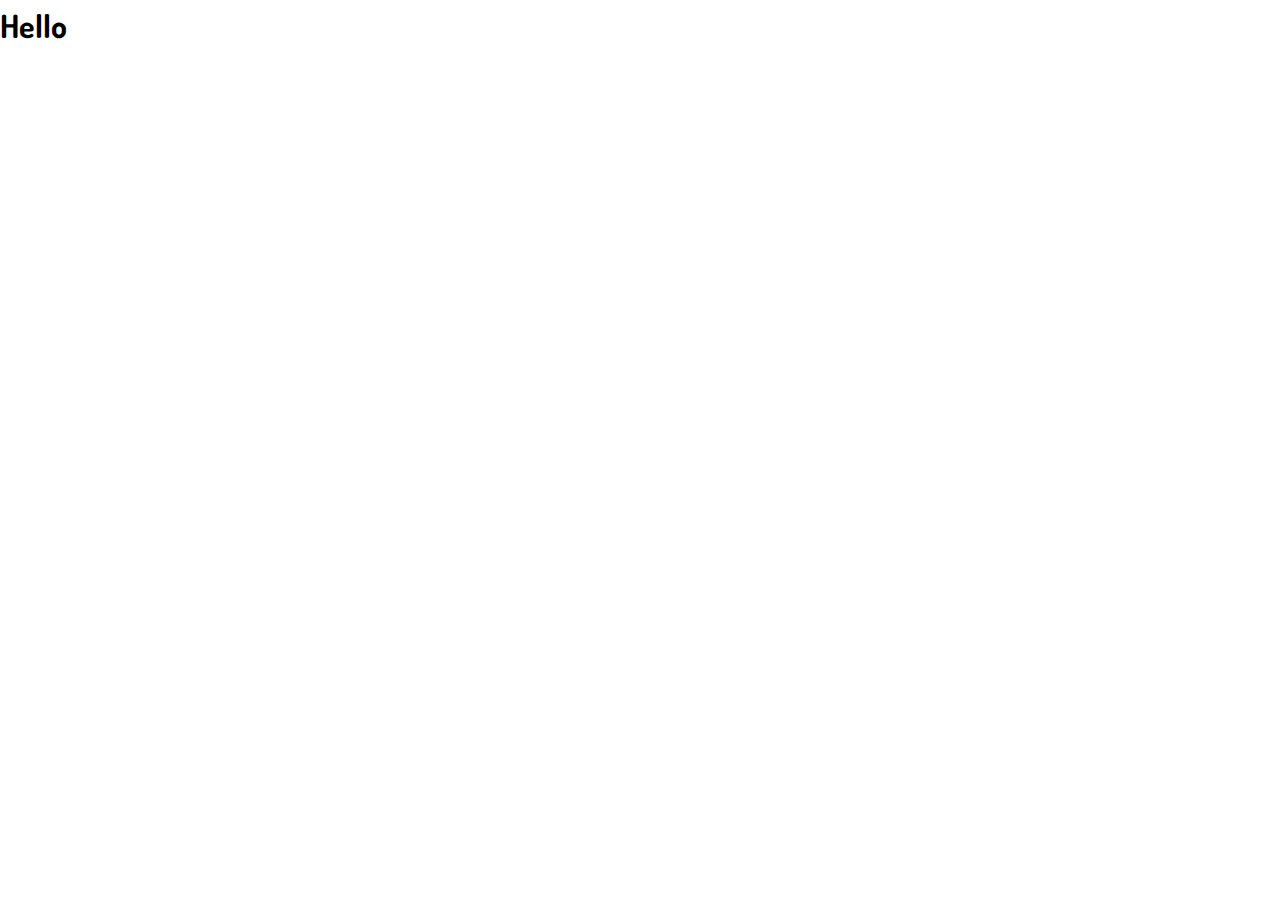
==== index.html @ 94a502d6 "another commit" ====
<!DOCTYPE html>
<html lang="en">
<head>
    <meta charset="UTF-8">
    <meta http-equiv="X-UA-Compatible" content="IE=edge">
    <meta name="viewport" content="width=device-width, initial-scale=1.0">
    <link rel="stylesheet" href="https://fonts.googleapis.com/css2?family=Dosis">
    <link rel="stylesheet" href="css/main.css">
     <link rel="stylesheet" href="https://cdnjs.cloudflare.com/ajax/libs/font-awesome/6.0.0-beta3/css/all.min.css">
    <title>Taiwo Oluwaseyi | Web Developer & Photographer</title>
</head>
<body>
    <h1>Hello</h1>
</body>
</html>
---- css/main.css ----
* {
  margin: 0;
  padding: 0;
}

body {
  font-family: 'Dosis', sans-serif;
  line-height: 1.6;
  background: #ffff;
}

a {
  text-decoration: none;
  color: #333;
}
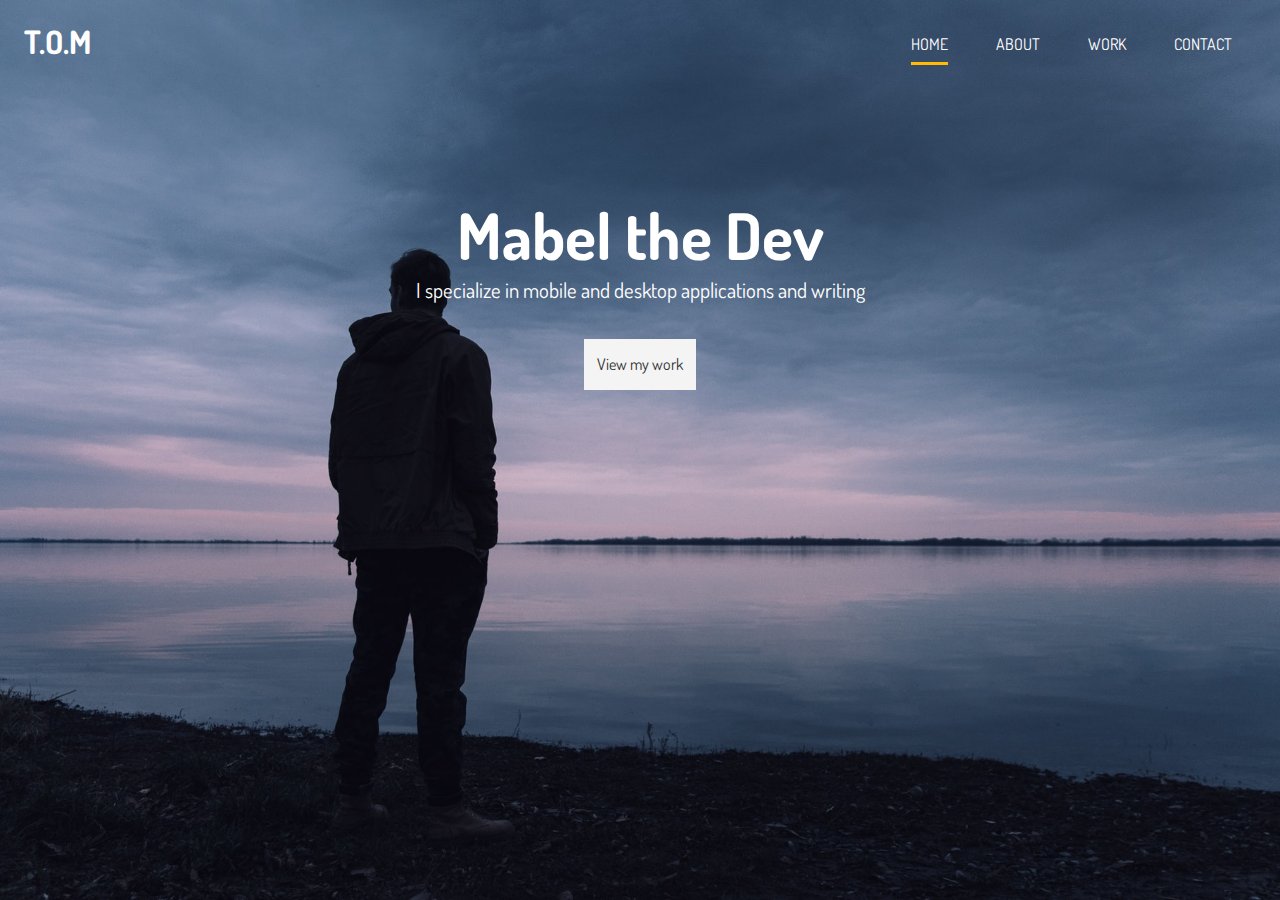
==== commit 2d1ba161: "starting to make sense" ====
--- a/index.html
+++ b/index.html
@@ -1,15 +1,50 @@
 <!DOCTYPE html>
 <html lang="en">
-<head>
-    <meta charset="UTF-8">
-    <meta http-equiv="X-UA-Compatible" content="IE=edge">
-    <meta name="viewport" content="width=device-width, initial-scale=1.0">
-    <link rel="stylesheet" href="https://fonts.googleapis.com/css2?family=Dosis">
-    <link rel="stylesheet" href="css/main.css">
-     <link rel="stylesheet" href="https://cdnjs.cloudflare.com/ajax/libs/font-awesome/6.0.0-beta3/css/all.min.css">
+  <head>
+    <meta charset="UTF-8" />
+    <meta http-equiv="X-UA-Compatible" content="IE=edge" />
+    <meta name="viewport" content="width=device-width, initial-scale=1.0" />
+    <link
+      rel="stylesheet"
+      href="https://fonts.googleapis.com/css2?family=Dosis"
+    />
+    <link rel="stylesheet" href="css/main.css" />
+    <link
+      rel="stylesheet"
+      href="https://cdnjs.cloudflare.com/ajax/libs/font-awesome/6.0.0-beta3/css/all.min.css"
+    />
     <title>Taiwo Oluwaseyi | Web Developer & Photographer</title>
-</head>
-<body>
-    <h1>Hello</h1>
-</body>
-</html>+  </head>
+  <body>
+    <!-- Header -->
+    <header id="header-home">
+      <div class="container">
+        <nav id="main-nav">
+          <h1>T.O.M</h1>
+          <ul>
+            <li><a href="index.html" class="current">Home</a></li>
+            <li><a href="about.html">About</a></li>
+            <li><a href="work.html">Work</a></li>
+            <li><a href="contact.html">Contact</a></li>
+          </ul>
+        </nav>
+        <div class="header-content">
+          <h1>
+            Mabel the
+            <span
+              class="txt-type"
+              data-wait="3000"
+              data-words='["Developer", "Writer"]'
+            ></span>
+          </h1>
+          <p class="lead">
+            I specialize in mobile and desktop applications and writing
+          </p>
+          <a href="work.html" class="btn-light">View my work</a>
+        </div>
+      </div>
+    </header>
+
+    <script src="js/typewriter.js"></script>
+  </body>
+</html>
--- a/css/main.css
+++ b/css/main.css
@@ -13,3 +13,115 @@
   text-decoration: none;
   color: #333;
 }
+
+ul {
+  list-style: none;
+}
+
+h2, h3, h4 {
+  text-transform: uppercase;
+}
+
+img {
+  max-width: 100%;
+}
+
+#logo {
+  width: 70px;
+  height: 70px;
+  color: #fff;
+  text-transform: uppercase;
+}
+
+.container {
+  max-width: 1280px;
+  padding: 0 1.5rem;
+  margin: auto;
+  overflow: hidden;
+}
+
+.btn-main, .btn-light, .btn-dark {
+  display: inline-block;
+  padding: 0.8rem;
+  transition: all 0.5s;
+  border: none;
+  cursor: pointer;
+}
+
+.btn-main {
+  color: #333;
+  background-color: #ffbc00;
+}
+
+.btn-light {
+  color: #333;
+  background-color: #f4f4f4;
+}
+
+.btn-dark {
+  color: #f4f4f4;
+  background-color: #333;
+}
+
+button [class^='btn-']:hover,
+a[class^='btn-']:hover,
+input[class^='btn-']:hover {
+  background-color: #ffbc00;
+}
+
+.lead {
+  font-size: 1.3rem;
+  margin-bottom: 2rem;
+}
+
+.text-center {
+  text-align: center;
+}
+
+#main-nav {
+  display: flex;
+  justify-content: space-between;
+  padding-top: 1rem;
+}
+
+#main-nav ul {
+  display: flex;
+}
+
+#main-nav li {
+  padding: 1rem 1.5rem;
+}
+
+#main-nav a {
+  text-decoration: none;
+  color: white;
+  text-transform: uppercase;
+  border-bottom: 3px transparent solid;
+  padding-bottom: 0.5rem;
+  transition: border-color 0.5s;
+}
+
+#main-nav a:hover {
+  border-color: #ccc;
+}
+
+#main-nav a.current {
+  border-color: #ffbc00;
+}
+
+#header-home {
+  background: url("../img/showcase.jpg") no-repeat center right/cover;
+  height: 100vh;
+  color: #fff;
+  width: 100%;
+}
+
+#header-home .header-content {
+  text-align: center;
+  padding-top: 10%;
+}
+
+#header-home .header-content h1 {
+  font-size: 4rem;
+  line-height: 1.2;
+}
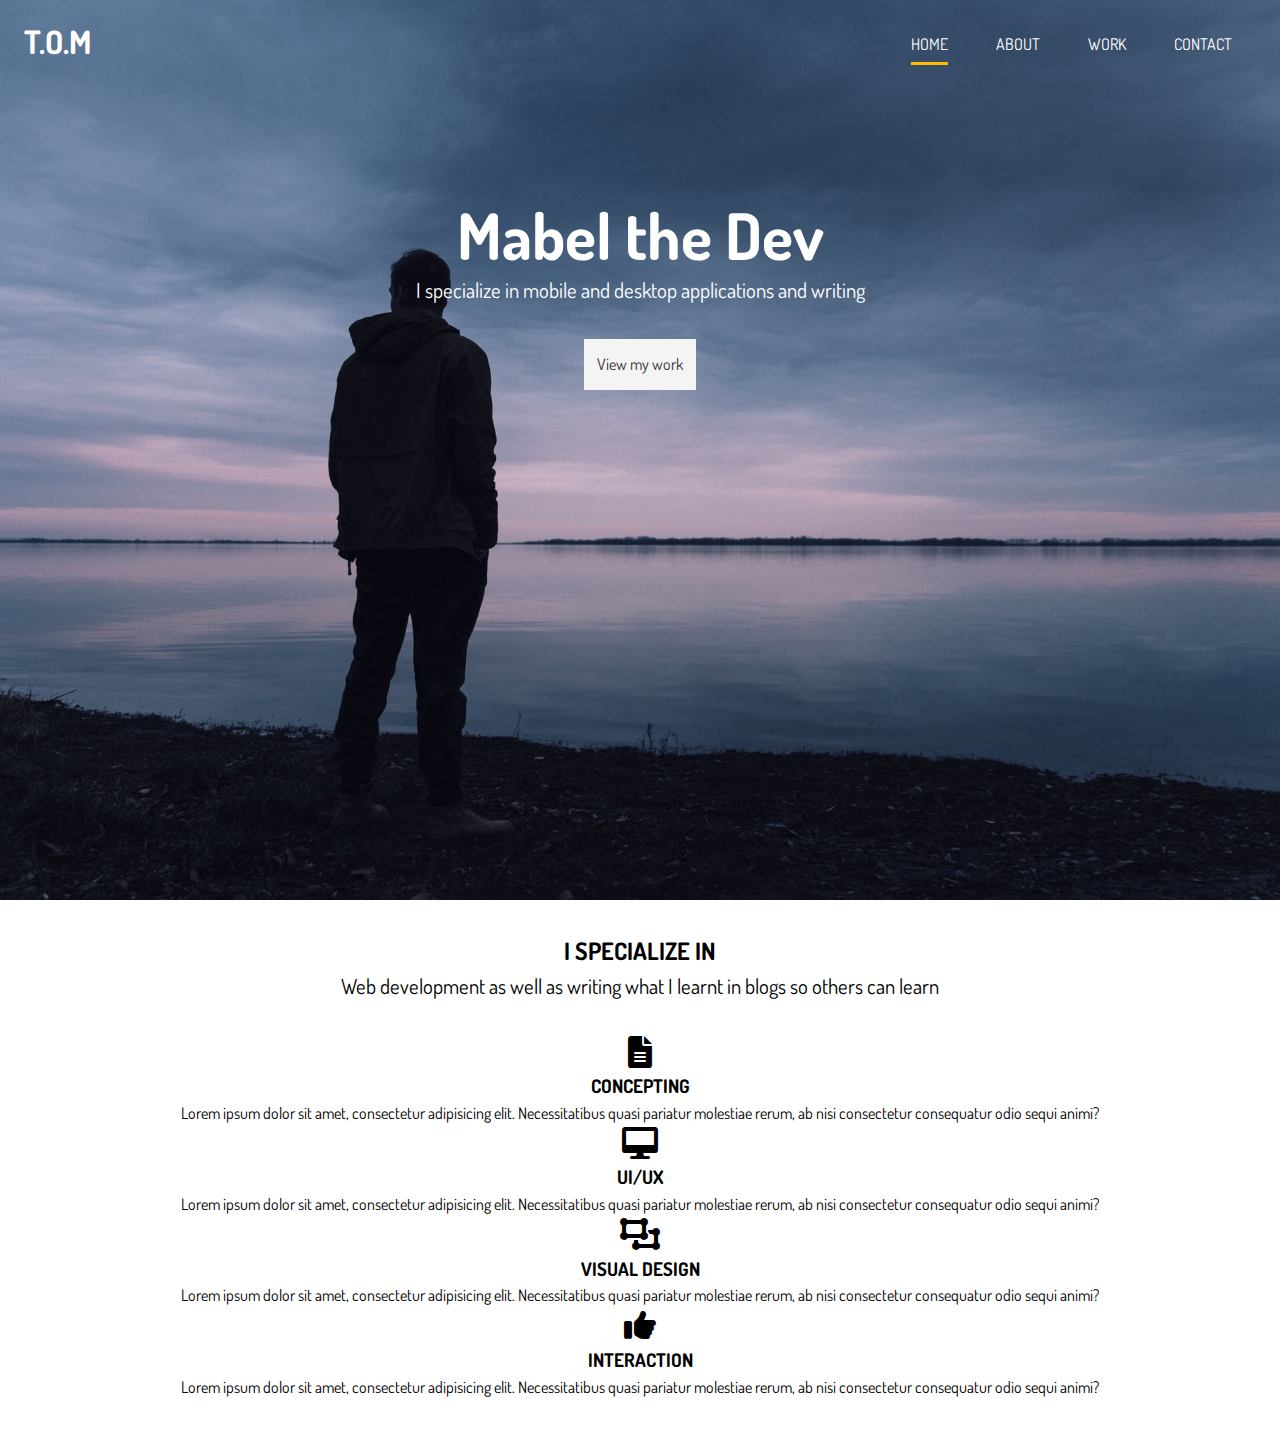
==== commit 0acfbb33: "another commit" ====
--- a/index.html
+++ b/index.html
@@ -45,6 +45,43 @@
       </div>
     </header>
 
+    <!-- Section A: specialize -->
+<section id="home-a" class="text-center py-2">
+  <div class="container">
+    <h2 class="section-title">I Specialize In</h2>
+    <div class="bottom-line">
+      <p class="lead">
+        Web development as well as writing what I learnt in blogs so others can learn
+        <div class="specials">
+          <div>
+            <i class="fas fa-file-alt fa-2x"></i>
+            <h3>Concepting</h3>
+            <p>Lorem ipsum dolor sit amet, consectetur adipisicing elit. Necessitatibus quasi pariatur molestiae rerum, ab nisi consectetur consequatur odio sequi animi?</p>
+          </div>
+
+           <div>
+            <i class="fas fa-desktop fa-2x"></i>
+            <h3>Ui/Ux</h3>
+            <p>Lorem ipsum dolor sit amet, consectetur adipisicing elit. Necessitatibus quasi pariatur molestiae rerum, ab nisi consectetur consequatur odio sequi animi?</p>
+          </div>
+
+           <div>
+            <i class="fas fa-object-ungroup fa-2x"></i>
+            <h3>Visual Design </h3>
+            <p>Lorem ipsum dolor sit amet, consectetur adipisicing elit. Necessitatibus quasi pariatur molestiae rerum, ab nisi consectetur consequatur odio sequi animi?</p>
+          </div>
+
+          <div>
+            <i class="fas fa-thumbs-up fa-2x"></i>
+            <h3>Interaction</h3>
+            <p>Lorem ipsum dolor sit amet, consectetur adipisicing elit. Necessitatibus quasi pariatur molestiae rerum, ab nisi consectetur consequatur odio sequi animi?</p>
+          </div> 
+        </div>
+      </p>
+    </div>
+  </div>
+
+</section>
     <script src="js/typewriter.js"></script>
   </body>
 </html>
--- a/css/main.css
+++ b/css/main.css
@@ -78,6 +78,38 @@
   text-align: center;
 }
 
+.py-1 {
+  padding: 1rem 0;
+}
+
+.py-2 {
+  padding: 2rem 0;
+}
+
+.py-3 {
+  padding: 3rem 0;
+}
+
+.py-4 {
+  padding: 4rem 0;
+}
+
+.my-1 {
+  padding: 1rem 0;
+}
+
+.my-2 {
+  padding: 2rem 0;
+}
+
+.my-3 {
+  padding: 3rem 0;
+}
+
+.my-4 {
+  padding: 4rem 0;
+}
+
 #main-nav {
   display: flex;
   justify-content: space-between;
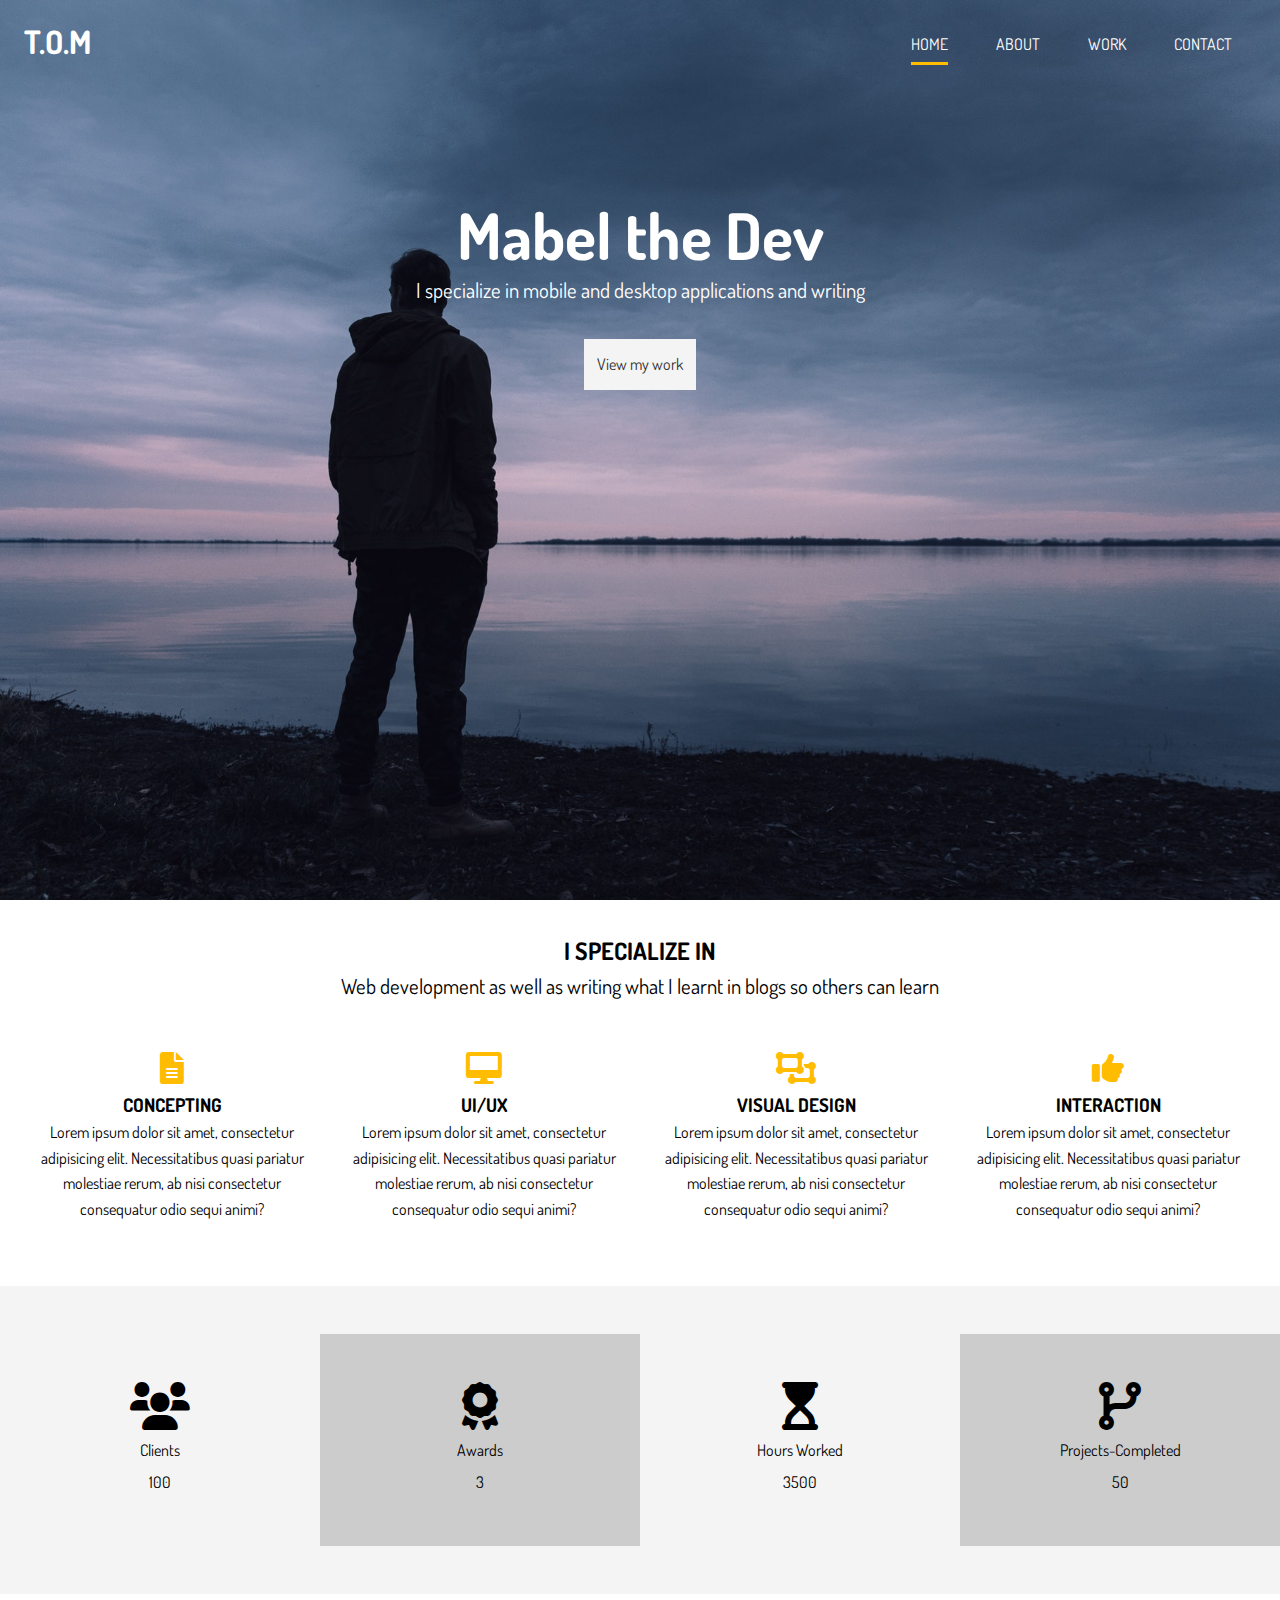
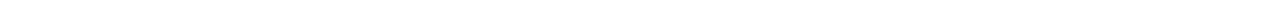
==== commit d27f6310: "another commit" ====
--- a/index.html
+++ b/index.html
@@ -80,7 +80,44 @@
       </p>
     </div>
   </div>
+</section>
 
+<!-- Section B-Stats -->
+
+<section id="home-b" class="text-center py-2">
+  <div class="stats">
+    <div>
+      <ul>
+        <li><i class="fas fa-users fa-3x"></i></li>
+        <li class="stats-title">Clients</li>
+        <li class="stats-number">100</li>
+      </ul>
+    </div>
+
+    <div>
+      <ul>
+        <li><i class="fas fa-award fa-3x"></i></li>
+        <li class="stats-title">Awards</li>
+        <li class="stats-number">3</li>
+      </ul>
+    </div>
+
+    <div>
+      <ul>
+        <li><i class="fas fa-hourglass-start fa-3x"></i></li>
+        <li class="stats-title">Hours Worked</li>
+        <li class="stats-number">3500</li>
+      </ul>
+    </div>
+
+<div>
+      <ul>
+        <li><i class="fas fa-code-branch fa-3x"></i></li>
+        <li class="stats-title">Projects-Completed</li>
+        <li class="stats-number">50</li>
+      </ul>
+    </div>
+  </div>
 </section>
     <script src="js/typewriter.js"></script>
   </body>
--- a/css/main.css
+++ b/css/main.css
@@ -4,7 +4,7 @@
 }
 
 body {
-  font-family: 'Dosis', sans-serif;
+  font-family: "Dosis", sans-serif;
   line-height: 1.6;
   background: #ffff;
 }
@@ -18,7 +18,9 @@
   list-style: none;
 }
 
-h2, h3, h4 {
+h2,
+h3,
+h4 {
   text-transform: uppercase;
 }
 
@@ -63,9 +65,9 @@
   background-color: #333;
 }
 
-button [class^='btn-']:hover,
-a[class^='btn-']:hover,
-input[class^='btn-']:hover {
+button [class^="btn-"]:hover,
+a[class^="btn-"]:hover,
+input[class^="btn-"]:hover {
   background-color: #ffbc00;
 }
 
@@ -95,19 +97,19 @@
 }
 
 .my-1 {
-  padding: 1rem 0;
+  margin: 1rem 0;
 }
 
 .my-2 {
-  padding: 2rem 0;
+  margin: 2rem 0;
 }
 
 .my-3 {
-  padding: 3rem 0;
+  margin: 3rem 0;
 }
 
 .my-4 {
-  padding: 4rem 0;
+  margin: 4rem 0;
 }
 
 #main-nav {
@@ -157,3 +159,45 @@
   font-size: 4rem;
   line-height: 1.2;
 }
+
+#home-a .specials {
+  margin-top: 3rem;
+  display: grid;
+  grid-gap: 1rem;
+  grid-template-columns: repeat(4, 1fr);
+}
+
+#home-a .specials .fas {
+  color: #ffbc00;
+  padding-bottom: 0.4rem;
+}
+
+#home-b .stats {
+  display: grid;
+  grid-template-columns: repeat(4, 1fr);
+}
+
+#home-b .stats li {
+  line-height: 2;
+}
+
+#home-b .stats.stats-title {
+  font-size: 1.5rem;
+}
+
+#home-b .stats.stats-number {
+  font-size: 2rem;
+  font-weight: bold;
+}
+
+#home-b div {
+  padding: 3rem 0;
+}
+
+#home-b div:nth-child(odd) {
+  background: #f4f4f4;
+}
+
+#home-b div:nth-child(even) {
+  background: #ccc;
+}
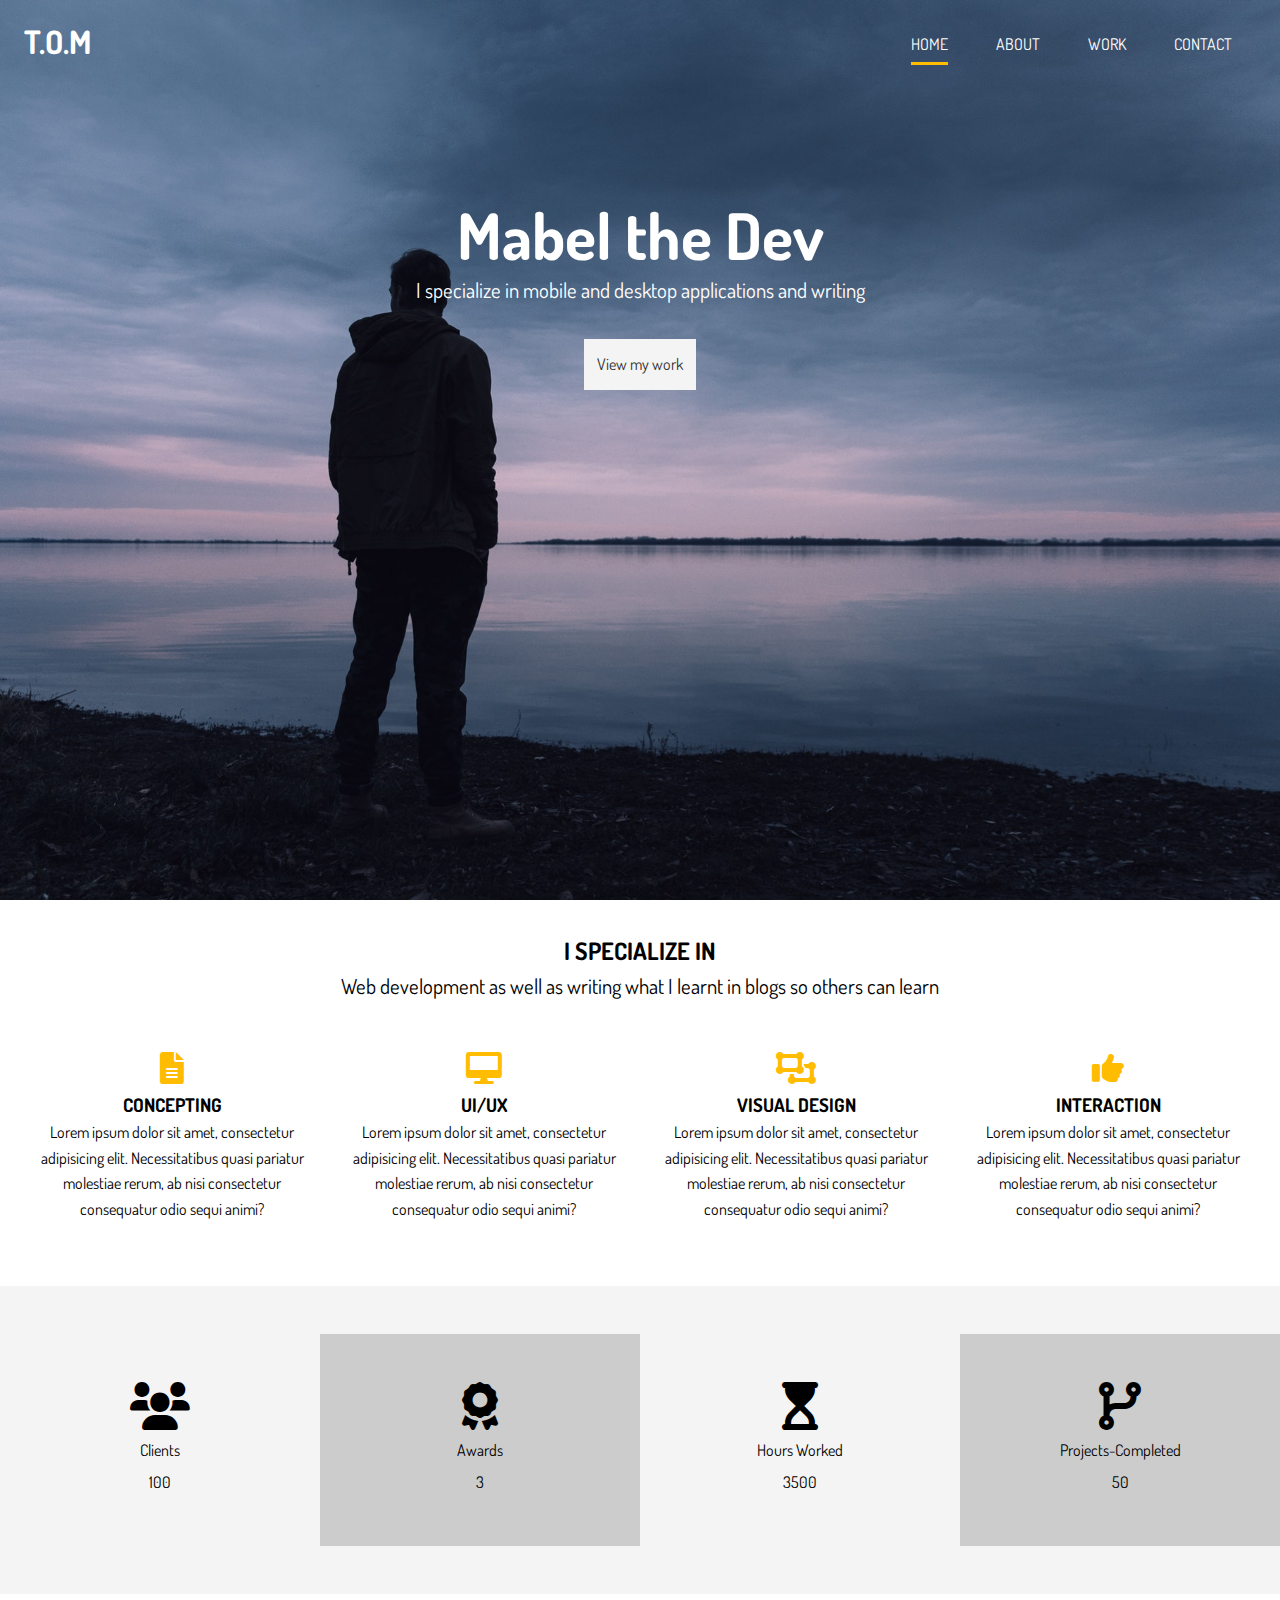
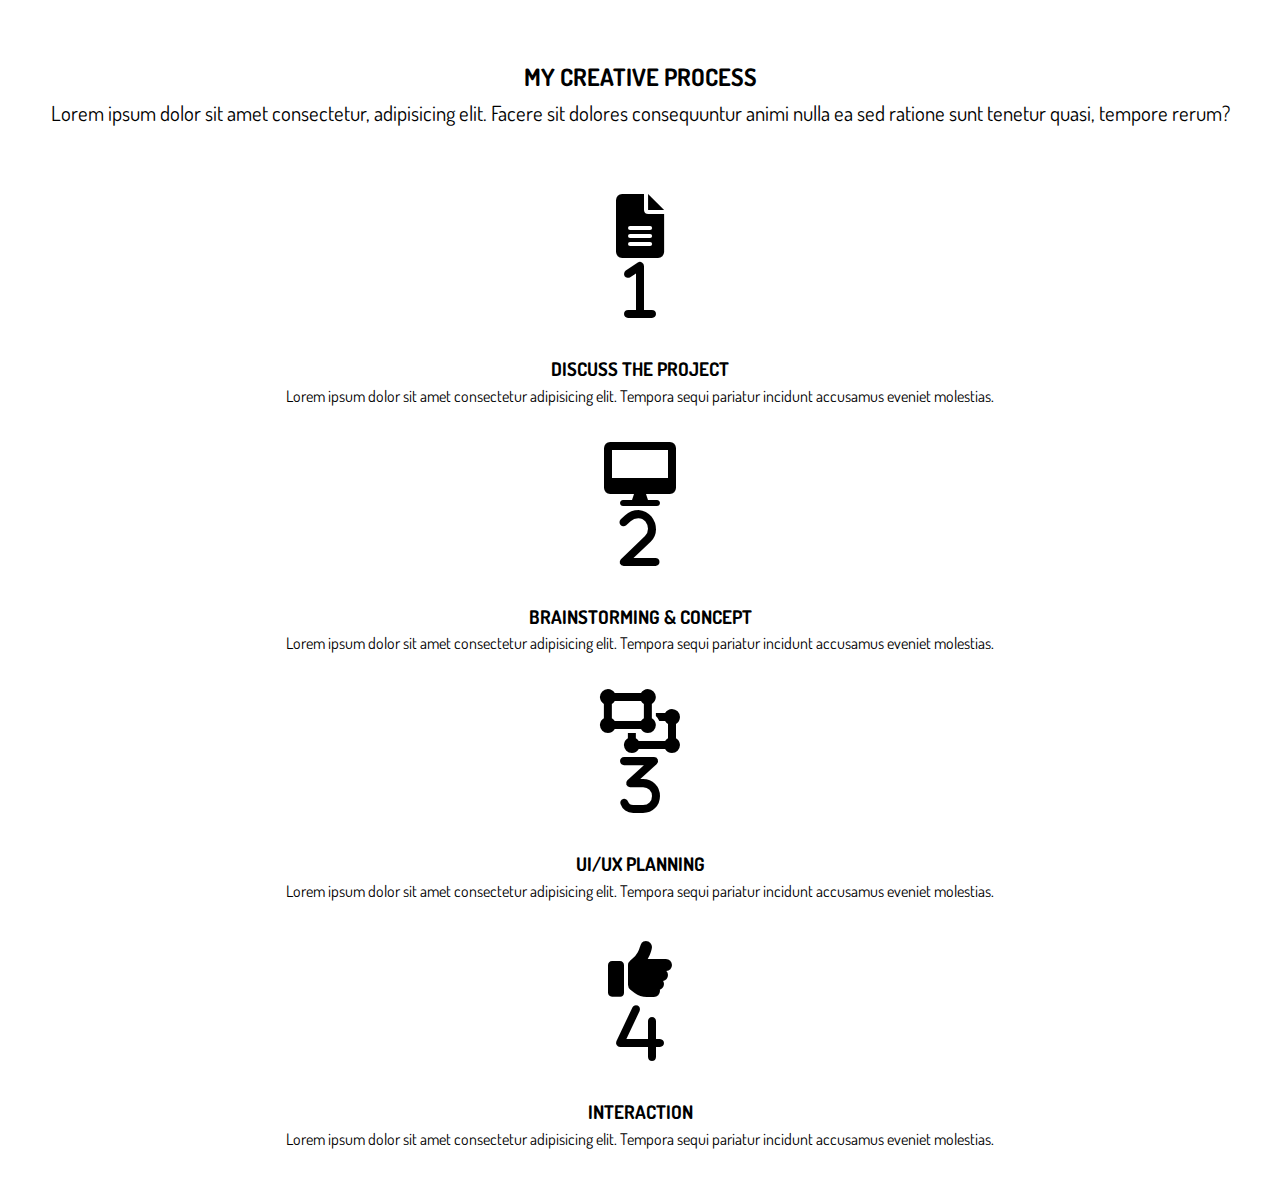
==== commit 686ff47a: "another commit" ====
--- a/index.html
+++ b/index.html
@@ -119,6 +119,55 @@
     </div>
   </div>
 </section>
+
+<!-- Section C:Process -->
+<section id="home-c" class="text-center py-2">
+  <div class="container">
+    <h2 class="section-title">
+      My Creative Process
+    </h2>
+    <div class="bottom-line">
+      <p class="lead">Lorem ipsum dolor sit amet consectetur, adipisicing elit. Facere sit dolores consequuntur animi nulla ea sed ratione sunt tenetur quasi, tempore rerum?</p>
+    <div class="process">
+      <div>
+        <i class="fas fa-file-alt fa-4x process-icon my-2">
+          <div class="process-step">1</div>
+        </i>
+        <div class="clr"></div>
+        <h3>Discuss The Project</h3>
+        <p>Lorem ipsum dolor sit amet consectetur adipisicing elit. Tempora sequi pariatur incidunt accusamus eveniet molestias.</p>
+      </div>
+
+      <div>
+        <i class="fas fa-desktop fa-4x process-icon my-2">
+          <div class="process-step">2</div>
+        </i>
+        <div class="clr"></div>
+        <h3>Brainstorming & Concept</h3>
+        <p>Lorem ipsum dolor sit amet consectetur adipisicing elit. Tempora sequi pariatur incidunt accusamus eveniet molestias.</p>
+      </div>
+
+      <div>
+        <i class="fas fa-object-ungroup fa-4x process-icon my-2">
+          <div class="process-step">3</div>
+        </i>
+        <div class="clr"></div>
+        <h3>Ui/Ux Planning</h3>
+        <p>Lorem ipsum dolor sit amet consectetur adipisicing elit. Tempora sequi pariatur incidunt accusamus eveniet molestias.</p>
+      </div>
+
+      <div>
+        <i class="fas fa-thumbs-up fa-4x process-icon my-2">
+          <div class="process-step">4</div>
+        </i>
+        <div class="clr"></div>
+        <h3>Interaction</h3>
+        <p>Lorem ipsum dolor sit amet consectetur adipisicing elit. Tempora sequi pariatur incidunt accusamus eveniet molestias.</p>
+      </div>
+    </div>
+</div>
+</div>
+</section>
     <script src="js/typewriter.js"></script>
   </body>
 </html>
--- a/css/main.css
+++ b/css/main.css
@@ -112,6 +112,15 @@
   margin: 4rem 0;
 }
 
+.my .section-title {
+  font-size: 2rem;
+  display: block;
+  padding-bottom: 0.5rem;
+  text-align: center;
+  font-weight: 100;
+  text-transform: uppercase;
+}
+
 #main-nav {
   display: flex;
   justify-content: space-between;
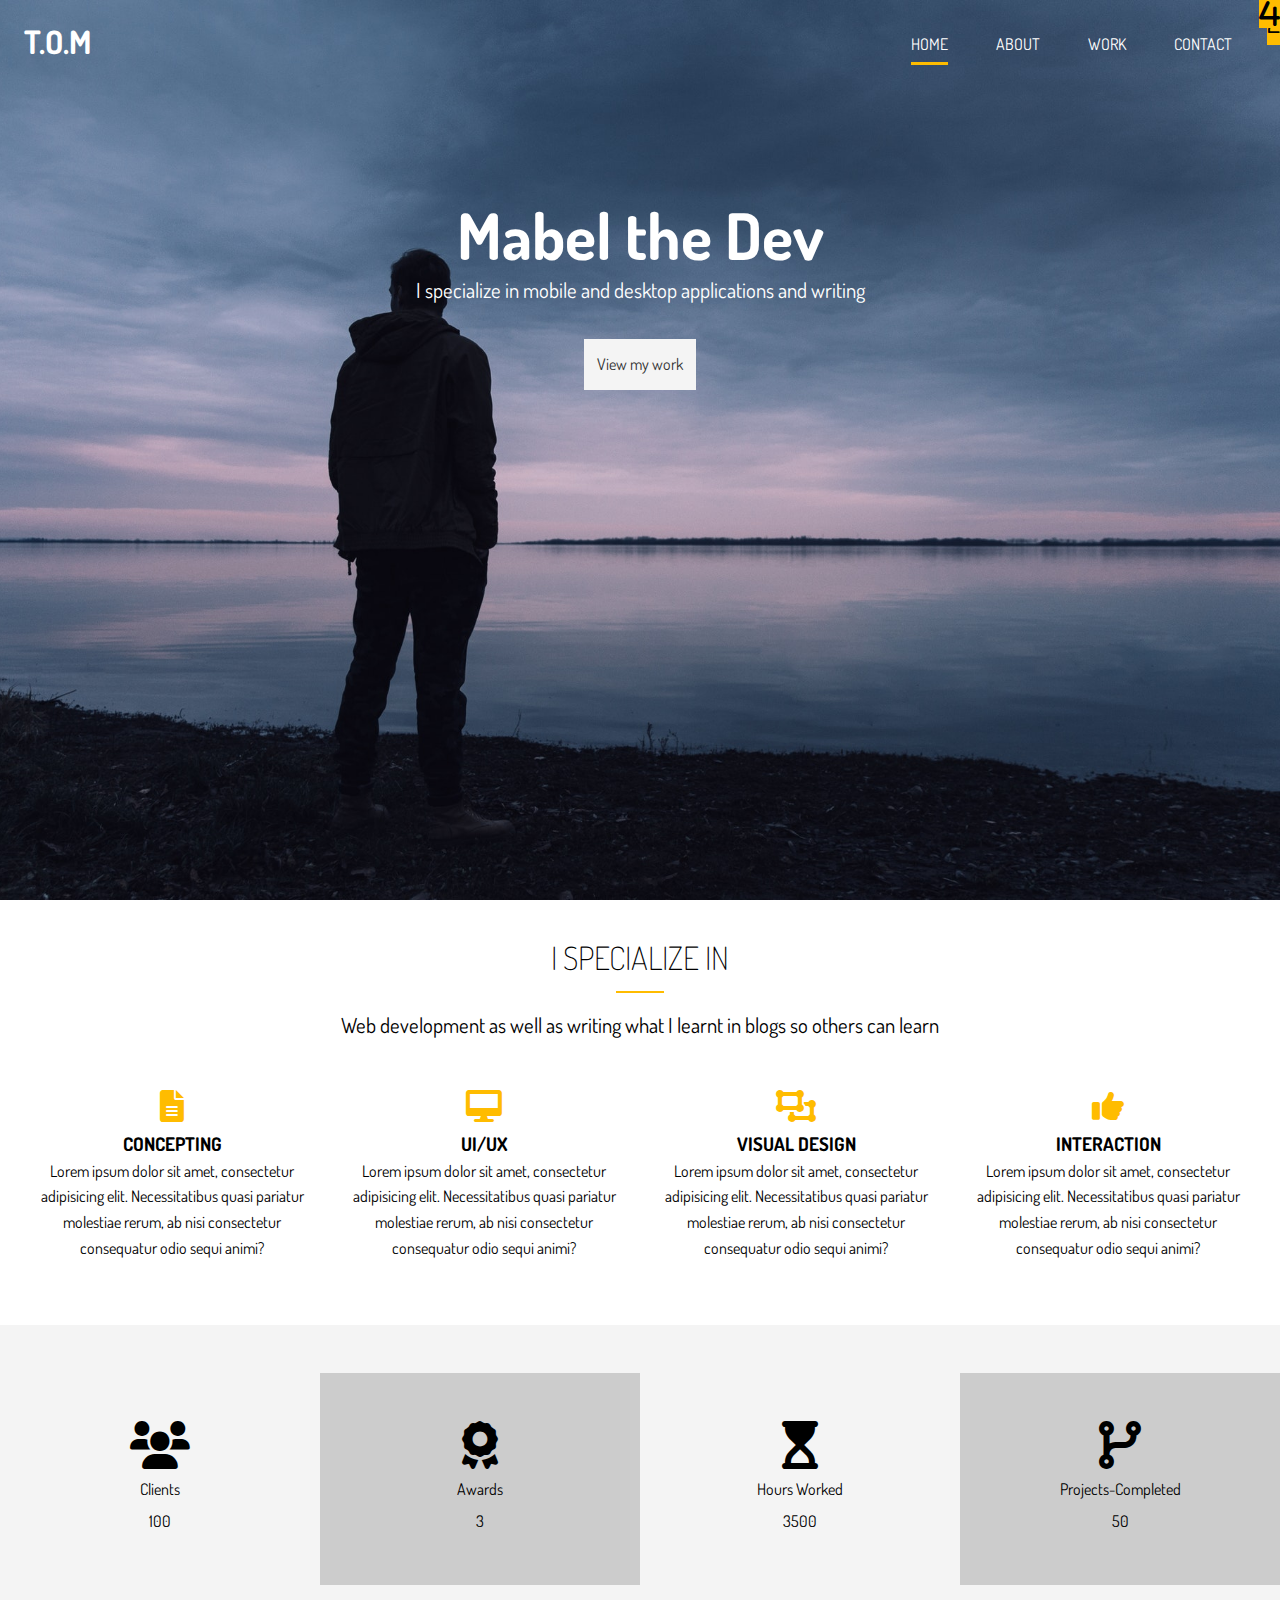
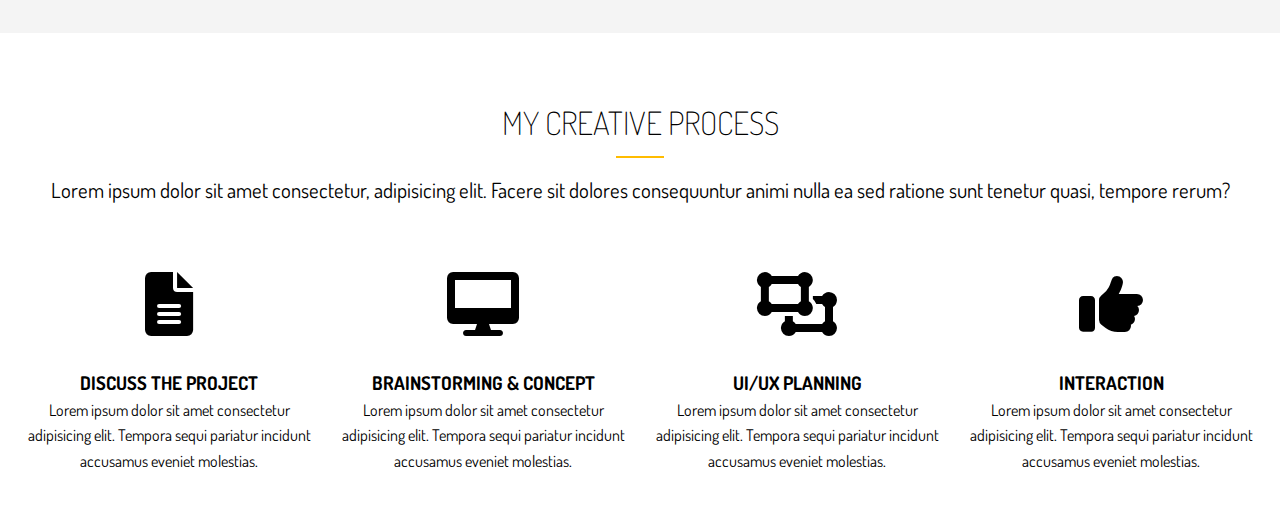
==== commit 0347e7dd: "another commit" ====
--- a/index.html
+++ b/index.html
@@ -46,128 +46,158 @@
     </header>
 
     <!-- Section A: specialize -->
-<section id="home-a" class="text-center py-2">
-  <div class="container">
-    <h2 class="section-title">I Specialize In</h2>
-    <div class="bottom-line">
-      <p class="lead">
-        Web development as well as writing what I learnt in blogs so others can learn
+    <section id="home-a" class="text-center py-2">
+      <div class="container">
+        <h2 class="section-title">I Specialize In</h2>
+        <div class="bottom-line"></div>
+        <p class="lead">
+          Web development as well as writing what I learnt in blogs so others
+          can learn
+        </p>
         <div class="specials">
           <div>
             <i class="fas fa-file-alt fa-2x"></i>
             <h3>Concepting</h3>
-            <p>Lorem ipsum dolor sit amet, consectetur adipisicing elit. Necessitatibus quasi pariatur molestiae rerum, ab nisi consectetur consequatur odio sequi animi?</p>
-          </div>
-
-           <div>
+            <p>
+              Lorem ipsum dolor sit amet, consectetur adipisicing elit.
+              Necessitatibus quasi pariatur molestiae rerum, ab nisi consectetur
+              consequatur odio sequi animi?
+            </p>
+          </div>
+
+          <div>
             <i class="fas fa-desktop fa-2x"></i>
             <h3>Ui/Ux</h3>
-            <p>Lorem ipsum dolor sit amet, consectetur adipisicing elit. Necessitatibus quasi pariatur molestiae rerum, ab nisi consectetur consequatur odio sequi animi?</p>
-          </div>
-
-           <div>
+            <p>
+              Lorem ipsum dolor sit amet, consectetur adipisicing elit.
+              Necessitatibus quasi pariatur molestiae rerum, ab nisi consectetur
+              consequatur odio sequi animi?
+            </p>
+          </div>
+
+          <div>
             <i class="fas fa-object-ungroup fa-2x"></i>
-            <h3>Visual Design </h3>
-            <p>Lorem ipsum dolor sit amet, consectetur adipisicing elit. Necessitatibus quasi pariatur molestiae rerum, ab nisi consectetur consequatur odio sequi animi?</p>
+            <h3>Visual Design</h3>
+            <p>
+              Lorem ipsum dolor sit amet, consectetur adipisicing elit.
+              Necessitatibus quasi pariatur molestiae rerum, ab nisi consectetur
+              consequatur odio sequi animi?
+            </p>
           </div>
 
           <div>
             <i class="fas fa-thumbs-up fa-2x"></i>
             <h3>Interaction</h3>
-            <p>Lorem ipsum dolor sit amet, consectetur adipisicing elit. Necessitatibus quasi pariatur molestiae rerum, ab nisi consectetur consequatur odio sequi animi?</p>
-          </div> 
-        </div>
-      </p>
-    </div>
-  </div>
-</section>
-
-<!-- Section B-Stats -->
-
-<section id="home-b" class="text-center py-2">
-  <div class="stats">
-    <div>
-      <ul>
-        <li><i class="fas fa-users fa-3x"></i></li>
-        <li class="stats-title">Clients</li>
-        <li class="stats-number">100</li>
-      </ul>
-    </div>
-
-    <div>
-      <ul>
-        <li><i class="fas fa-award fa-3x"></i></li>
-        <li class="stats-title">Awards</li>
-        <li class="stats-number">3</li>
-      </ul>
-    </div>
-
-    <div>
-      <ul>
-        <li><i class="fas fa-hourglass-start fa-3x"></i></li>
-        <li class="stats-title">Hours Worked</li>
-        <li class="stats-number">3500</li>
-      </ul>
-    </div>
-
-<div>
-      <ul>
-        <li><i class="fas fa-code-branch fa-3x"></i></li>
-        <li class="stats-title">Projects-Completed</li>
-        <li class="stats-number">50</li>
-      </ul>
-    </div>
-  </div>
-</section>
-
-<!-- Section C:Process -->
-<section id="home-c" class="text-center py-2">
-  <div class="container">
-    <h2 class="section-title">
-      My Creative Process
-    </h2>
-    <div class="bottom-line">
-      <p class="lead">Lorem ipsum dolor sit amet consectetur, adipisicing elit. Facere sit dolores consequuntur animi nulla ea sed ratione sunt tenetur quasi, tempore rerum?</p>
-    <div class="process">
-      <div>
-        <i class="fas fa-file-alt fa-4x process-icon my-2">
-          <div class="process-step">1</div>
-        </i>
-        <div class="clr"></div>
-        <h3>Discuss The Project</h3>
-        <p>Lorem ipsum dolor sit amet consectetur adipisicing elit. Tempora sequi pariatur incidunt accusamus eveniet molestias.</p>
-      </div>
-
-      <div>
-        <i class="fas fa-desktop fa-4x process-icon my-2">
-          <div class="process-step">2</div>
-        </i>
-        <div class="clr"></div>
-        <h3>Brainstorming & Concept</h3>
-        <p>Lorem ipsum dolor sit amet consectetur adipisicing elit. Tempora sequi pariatur incidunt accusamus eveniet molestias.</p>
-      </div>
-
-      <div>
-        <i class="fas fa-object-ungroup fa-4x process-icon my-2">
-          <div class="process-step">3</div>
-        </i>
-        <div class="clr"></div>
-        <h3>Ui/Ux Planning</h3>
-        <p>Lorem ipsum dolor sit amet consectetur adipisicing elit. Tempora sequi pariatur incidunt accusamus eveniet molestias.</p>
-      </div>
-
-      <div>
-        <i class="fas fa-thumbs-up fa-4x process-icon my-2">
-          <div class="process-step">4</div>
-        </i>
-        <div class="clr"></div>
-        <h3>Interaction</h3>
-        <p>Lorem ipsum dolor sit amet consectetur adipisicing elit. Tempora sequi pariatur incidunt accusamus eveniet molestias.</p>
-      </div>
-    </div>
-</div>
-</div>
-</section>
+            <p>
+              Lorem ipsum dolor sit amet, consectetur adipisicing elit.
+              Necessitatibus quasi pariatur molestiae rerum, ab nisi consectetur
+              consequatur odio sequi animi?
+            </p>
+          </div>
+        </div>
+      </div>
+    </section>
+
+    <!-- Section B-Stats -->
+
+    <section id="home-b" class="text-center py-2">
+      <div class="stats">
+        <div>
+          <ul>
+            <li><i class="fas fa-users fa-3x"></i></li>
+            <li class="stats-title">Clients</li>
+            <li class="stats-number">100</li>
+          </ul>
+        </div>
+
+        <div>
+          <ul>
+            <li><i class="fas fa-award fa-3x"></i></li>
+            <li class="stats-title">Awards</li>
+            <li class="stats-number">3</li>
+          </ul>
+        </div>
+
+        <div>
+          <ul>
+            <li><i class="fas fa-hourglass-start fa-3x"></i></li>
+            <li class="stats-title">Hours Worked</li>
+            <li class="stats-number">3500</li>
+          </ul>
+        </div>
+
+        <div>
+          <ul>
+            <li><i class="fas fa-code-branch fa-3x"></i></li>
+            <li class="stats-title">Projects-Completed</li>
+            <li class="stats-number">50</li>
+          </ul>
+        </div>
+      </div>
+    </section>
+
+    <!-- Section C:Process -->
+    <section id="home-c" class="text-center py-2">
+      <div class="container">
+        <h2 class="section-title">My Creative Process</h2>
+        <div class="bottom-line"></div>
+          <p class="lead">
+            Lorem ipsum dolor sit amet consectetur, adipisicing elit. Facere sit
+            dolores consequuntur animi nulla ea sed ratione sunt tenetur quasi,
+            tempore rerum?
+          </p>
+          <div class="process">
+            <div>
+              <i class="fas fa-file-alt fa-4x process-icon my-2">
+                <div class="process-step">1</div>
+              </i>
+              <div class="clr"></div>
+              <h3>Discuss The Project</h3>
+              <p>
+                Lorem ipsum dolor sit amet consectetur adipisicing elit. Tempora
+                sequi pariatur incidunt accusamus eveniet molestias.
+              </p>
+            </div>
+
+            <div>
+              <i class="fas fa-desktop fa-4x process-icon my-2">
+               </i>
+                <div class="process-step">2</div>
+              <div class="clr"></div>
+              <h3>Brainstorming & Concept</h3>
+              <p>
+                Lorem ipsum dolor sit amet consectetur adipisicing elit. Tempora
+                sequi pariatur incidunt accusamus eveniet molestias.
+              </p>
+            </div>
+
+            <div>
+              <i class="fas fa-object-ungroup fa-4x process-icon my-2">
+                <div class="process-step">3</div>
+              </i>
+              <div class="clr"></div>
+              <h3>Ui/Ux Planning</h3>
+              <p>
+                Lorem ipsum dolor sit amet consectetur adipisicing elit. Tempora
+                sequi pariatur incidunt accusamus eveniet molestias.
+              </p>
+            </div>
+
+            <div>
+              <i class="fas fa-thumbs-up fa-4x process-icon my-2">
+                <div class="process-step">4</div>
+              </i>
+              <div class="clr"></div>
+              <h3>Interaction</h3>
+              <p>
+                Lorem ipsum dolor sit amet consectetur adipisicing elit. Tempora
+                sequi pariatur incidunt accusamus eveniet molestias.
+              </p>
+            </div>
+          </div>
+        </div>
+      </div>
+    </section>
     <script src="js/typewriter.js"></script>
   </body>
 </html>
--- a/css/main.css
+++ b/css/main.css
@@ -112,13 +112,21 @@
   margin: 4rem 0;
 }
 
-.my .section-title {
+.section-title {
   font-size: 2rem;
   display: block;
   padding-bottom: 0.5rem;
   text-align: center;
   font-weight: 100;
   text-transform: uppercase;
+}
+
+.bottom-line {
+  height: 2px;
+  width: 3rem;
+  background: #ffbc00;
+  display: block;
+  margin: 0 auto 1rem auto;
 }
 
 #main-nav {
@@ -210,3 +218,18 @@
 #home-b div:nth-child(even) {
   background: #ccc;
 }
+
+#home-c .process {
+  display: grid;
+  grid-template-columns: repeat(4, 1fr);
+  grid-gap: 1.5rem;
+  text-align: center;
+}
+
+#home-c .process-step {
+  position: absolute;
+  top: 0;
+  right: 0;
+  font-size: 28px;
+  background: #ffbc00;
+}
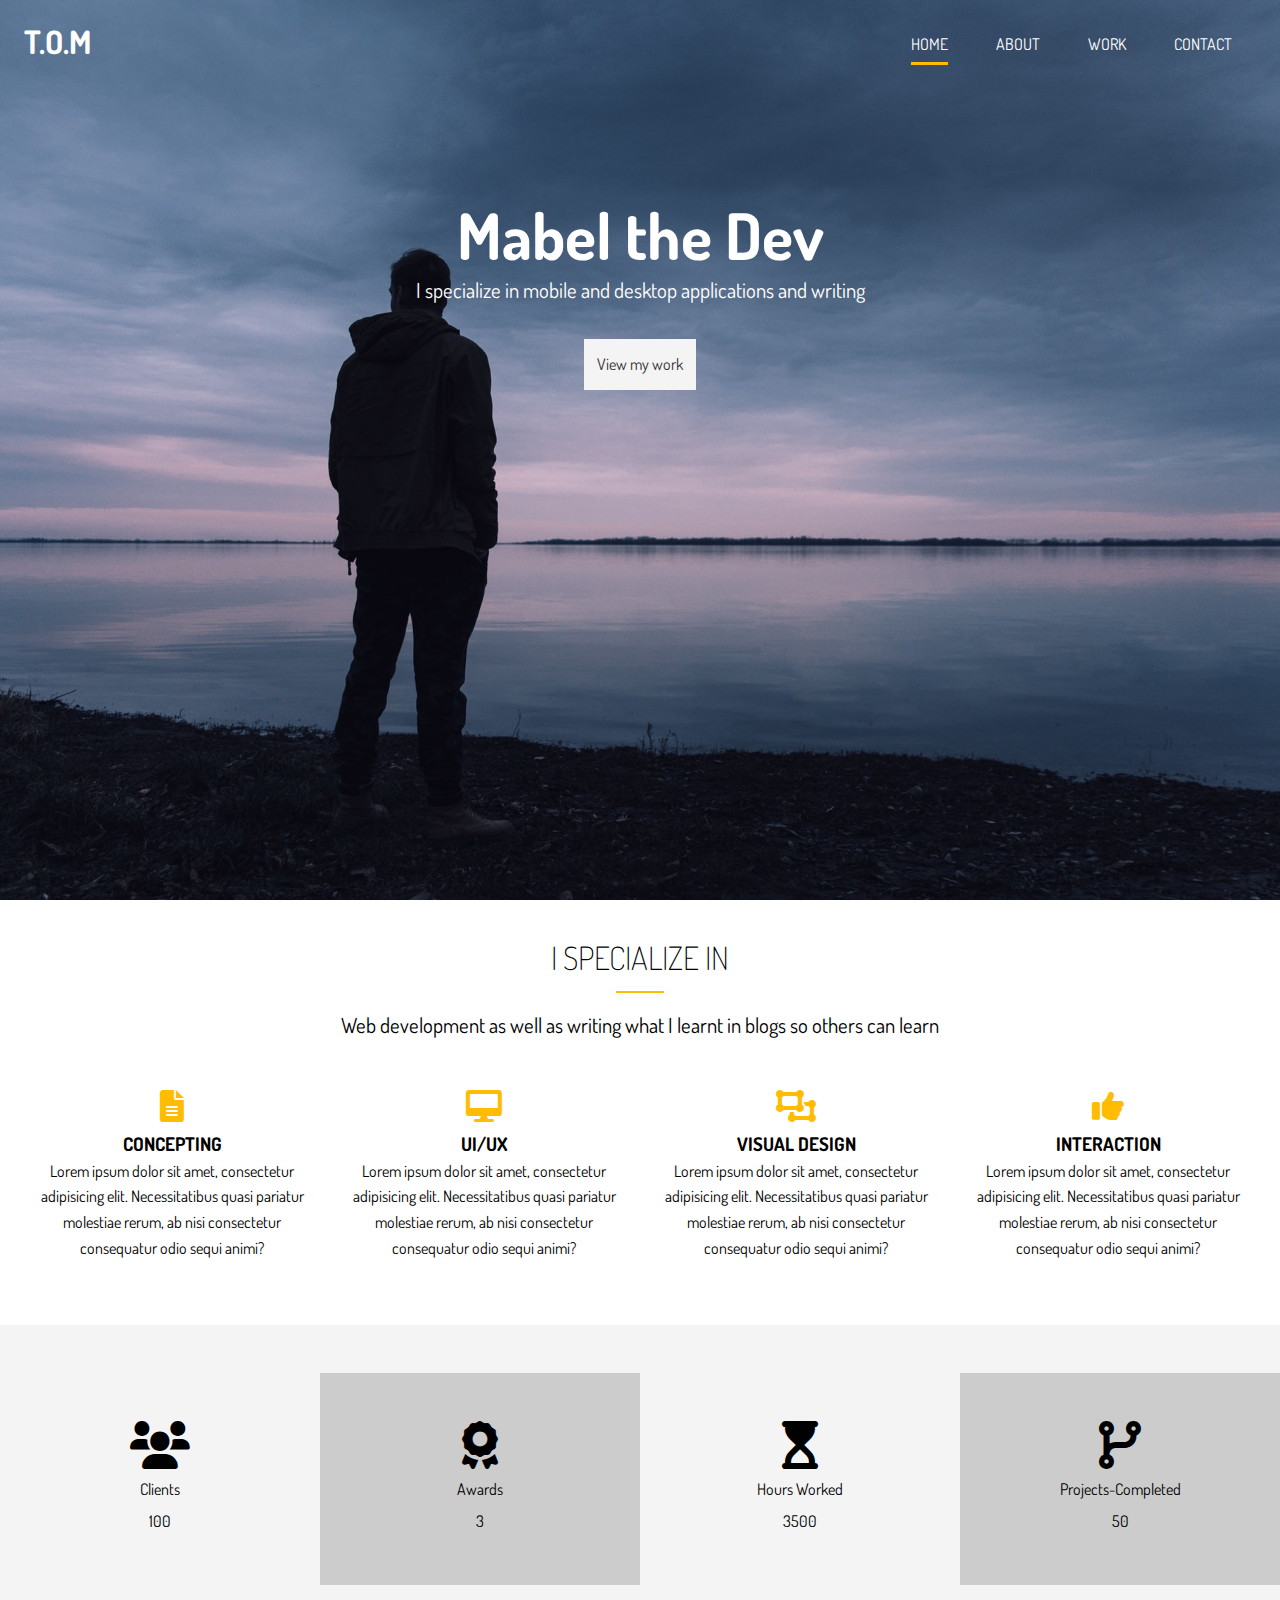
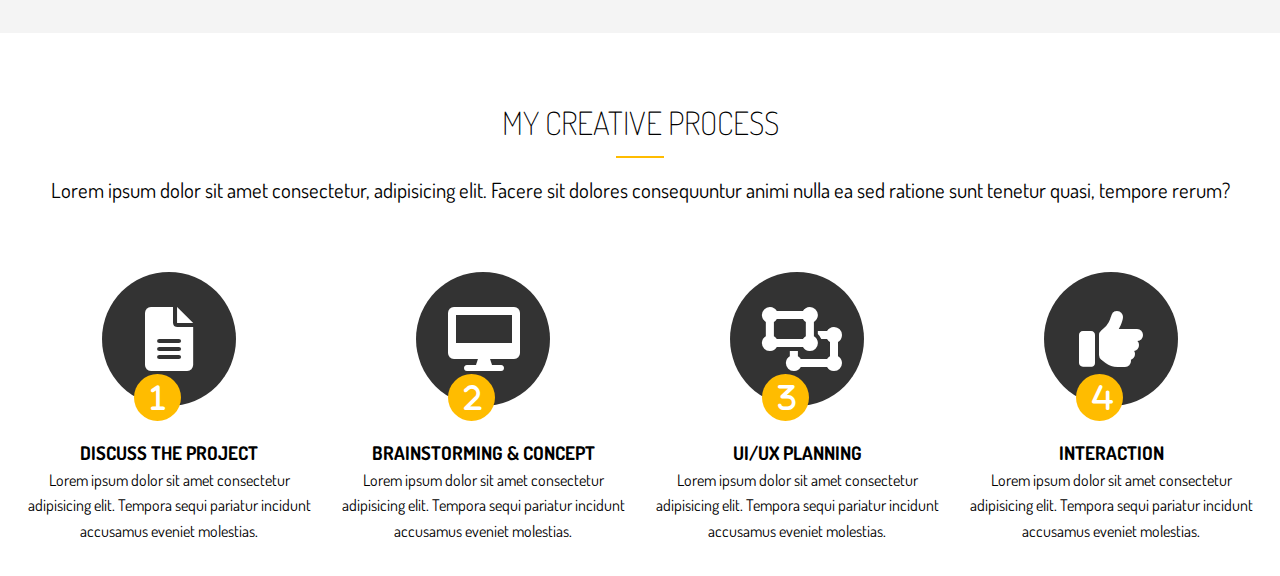
==== commit 4fcfb2fd: "another commit" ====
--- a/index.html
+++ b/index.html
@@ -141,59 +141,54 @@
       <div class="container">
         <h2 class="section-title">My Creative Process</h2>
         <div class="bottom-line"></div>
-          <p class="lead">
-            Lorem ipsum dolor sit amet consectetur, adipisicing elit. Facere sit
-            dolores consequuntur animi nulla ea sed ratione sunt tenetur quasi,
-            tempore rerum?
-          </p>
-          <div class="process">
-            <div>
-              <i class="fas fa-file-alt fa-4x process-icon my-2">
-                <div class="process-step">1</div>
-              </i>
-              <div class="clr"></div>
-              <h3>Discuss The Project</h3>
-              <p>
-                Lorem ipsum dolor sit amet consectetur adipisicing elit. Tempora
-                sequi pariatur incidunt accusamus eveniet molestias.
-              </p>
-            </div>
+        <p class="lead">
+          Lorem ipsum dolor sit amet consectetur, adipisicing elit. Facere sit
+          dolores consequuntur animi nulla ea sed ratione sunt tenetur quasi,
+          tempore rerum?
+        </p>
+        <div class="process">
+          <div>
+            <i class="fas fa-file-alt fa-4x process-icon my-2">
+              <div class="process-step">1</div>
+            </i>
+            <h3>Discuss The Project</h3>
+            <p>
+              Lorem ipsum dolor sit amet consectetur adipisicing elit. Tempora
+              sequi pariatur incidunt accusamus eveniet molestias.
+            </p>
+          </div>
 
-            <div>
-              <i class="fas fa-desktop fa-4x process-icon my-2">
-               </i>
-                <div class="process-step">2</div>
-              <div class="clr"></div>
-              <h3>Brainstorming & Concept</h3>
-              <p>
-                Lorem ipsum dolor sit amet consectetur adipisicing elit. Tempora
-                sequi pariatur incidunt accusamus eveniet molestias.
-              </p>
-            </div>
+          <div>
+            <i class="fas fa-desktop fa-4x process-icon my-2">
+              <div class="process-step">2</div>
+            </i>
+            <h3>Brainstorming & Concept</h3>
+            <p>
+              Lorem ipsum dolor sit amet consectetur adipisicing elit. Tempora
+              sequi pariatur incidunt accusamus eveniet molestias.
+            </p>
+          </div>
 
-            <div>
-              <i class="fas fa-object-ungroup fa-4x process-icon my-2">
-                <div class="process-step">3</div>
-              </i>
-              <div class="clr"></div>
-              <h3>Ui/Ux Planning</h3>
-              <p>
-                Lorem ipsum dolor sit amet consectetur adipisicing elit. Tempora
-                sequi pariatur incidunt accusamus eveniet molestias.
-              </p>
-            </div>
+          <div>
+            <i class="fas fa-object-ungroup fa-4x process-icon my-2">
+              <div class="process-step">3</div>
+            </i>
+            <h3>UI/UX Planning</h3>
+            <p>
+              Lorem ipsum dolor sit amet consectetur adipisicing elit. Tempora
+              sequi pariatur incidunt accusamus eveniet molestias.
+            </p>
+          </div>
 
-            <div>
-              <i class="fas fa-thumbs-up fa-4x process-icon my-2">
-                <div class="process-step">4</div>
-              </i>
-              <div class="clr"></div>
-              <h3>Interaction</h3>
-              <p>
-                Lorem ipsum dolor sit amet consectetur adipisicing elit. Tempora
-                sequi pariatur incidunt accusamus eveniet molestias.
-              </p>
-            </div>
+          <div>
+            <i class="fas fa-thumbs-up fa-4x process-icon my-2">
+              <div class="process-step">4</div>
+            </i>
+            <h3>Interaction</h3>
+            <p>
+              Lorem ipsum dolor sit amet consectetur adipisicing elit. Tempora
+              sequi pariatur incidunt accusamus eveniet molestias.
+            </p>
           </div>
         </div>
       </div>
--- a/css/main.css
+++ b/css/main.css
@@ -228,8 +228,25 @@
 
 #home-c .process-step {
   position: absolute;
-  top: 0;
-  right: 0;
   font-size: 28px;
   background: #ffbc00;
-}
+  border-radius: 50%;
+  height: 15px;
+  width: 15px;
+  line-height: 15px;
+  padding: 1rem;
+  transition: all 1s;
+}
+
+#home-c .process-icon {
+  border-radius: 50%;
+  background-color: #333;
+  color: #fff;
+  padding: 2rem;
+  width: 70px;
+  height: 70px;
+  line-height: 70px;
+  text-align: center;
+  position: relative+ transition;
+}
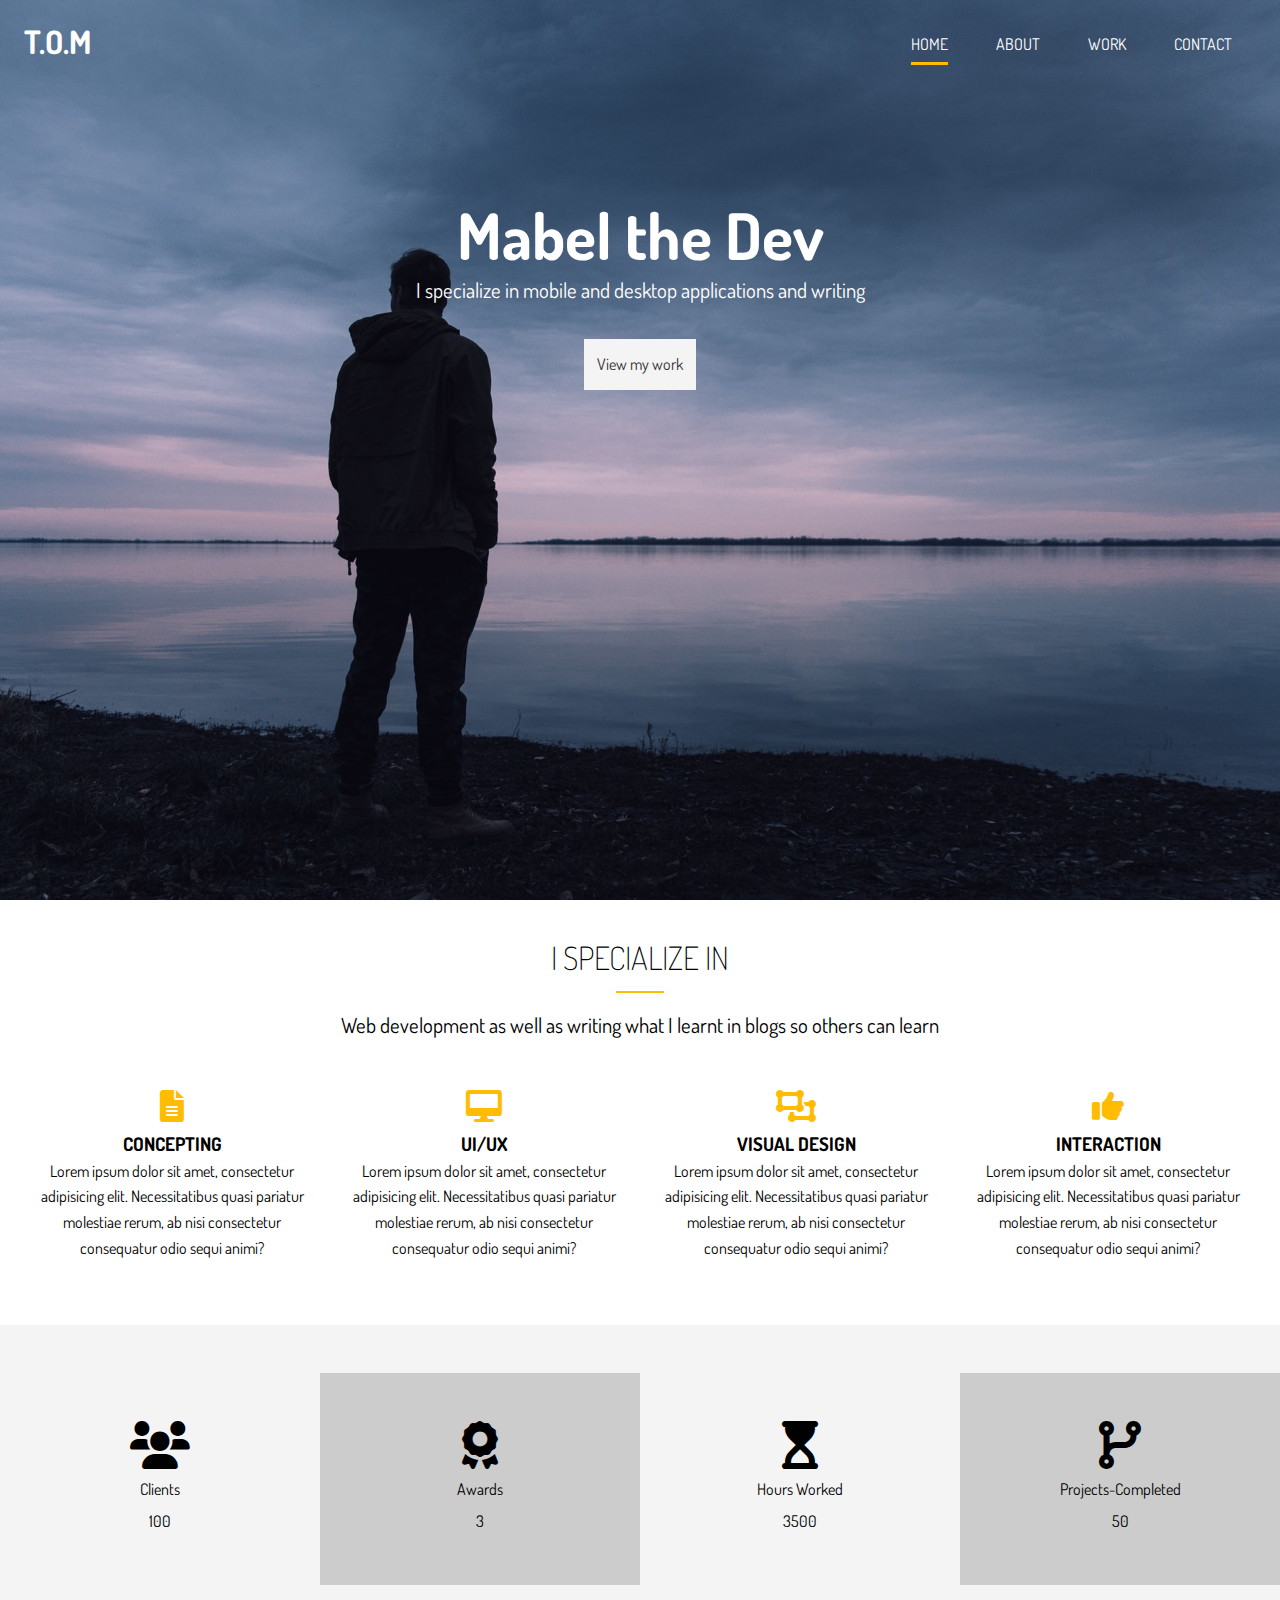
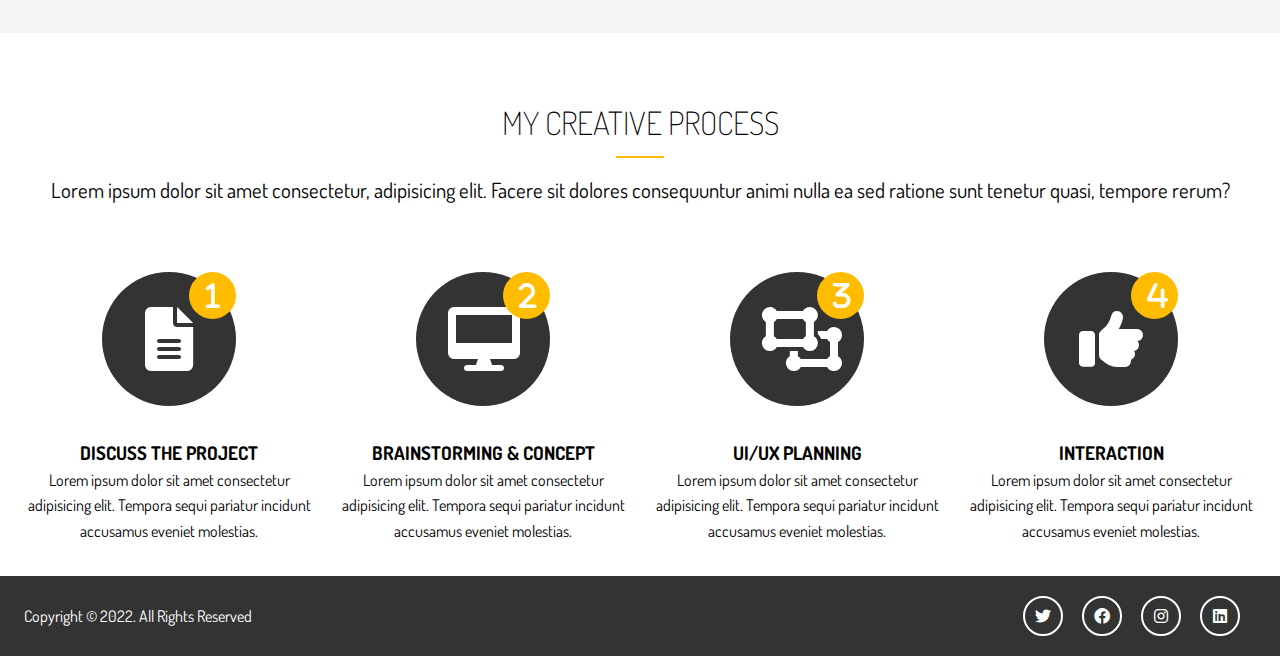
==== commit f238ebd6: "nepa abeg" ====
--- a/index.html
+++ b/index.html
@@ -193,6 +193,19 @@
         </div>
       </div>
     </section>
+
+    <!-- Footer -->
+    <footer id="main-footer">
+      <div class="footer-content container">
+        <p>Copyright &copy; 2022. All Rights Reserved</p>
+        <div class="social">
+          <i class="fab fa-twitter"></i>
+          <i class="fab fa-facebook"></i>
+          <i class="fab fa-instagram"></i>
+          <i class="fab fa-linkedin"></i>
+        </div>
+      </div>
+    </footer>
     <script src="js/typewriter.js"></script>
   </body>
 </html>
--- a/css/main.css
+++ b/css/main.css
@@ -228,8 +228,11 @@
 
 #home-c .process-step {
   position: absolute;
+  top: 0;
+  right: 0;
   font-size: 28px;
   background: #ffbc00;
+  color: #fff;
   border-radius: 50%;
   height: 15px;
   width: 15px;
@@ -247,6 +250,45 @@
   height: 70px;
   line-height: 70px;
   text-align: center;
-  position: relative- transition;
-}
+  position: relative;
+  transition: all 1s;
+}
+
+#home-c .process-icon:hover {
+  background: #ffbc00;
+  transform: scale(1.25);
+  line-height: 90px;
+}
+
+#home-c .process-icon:hover .process-step {
+  background: #333;
+  color: #fff;
+}
+
+#main-footer {
+  background: #333;
+  color: #fff;
+  height: 5rem;
+}
+
+#main-footer .footer-content {
+  display: flex;
+  justify-content: space-between;
+  height: 5rem;
+  align-items: center;
+}
+
+#main-footer .footer-content .social .fab {
+  margin-right: 1rem;
+  border: 2px #fff solid;
+  border-radius: 50%;
+  height: 20px;
+  width: 20px;
+  line-height: 20px;
+  text-align: center;
+  padding: 0.5rem;
+}
+
+#main-footer .footer-content .social .fab:hover {
+  background: #ffbc00;
+}
